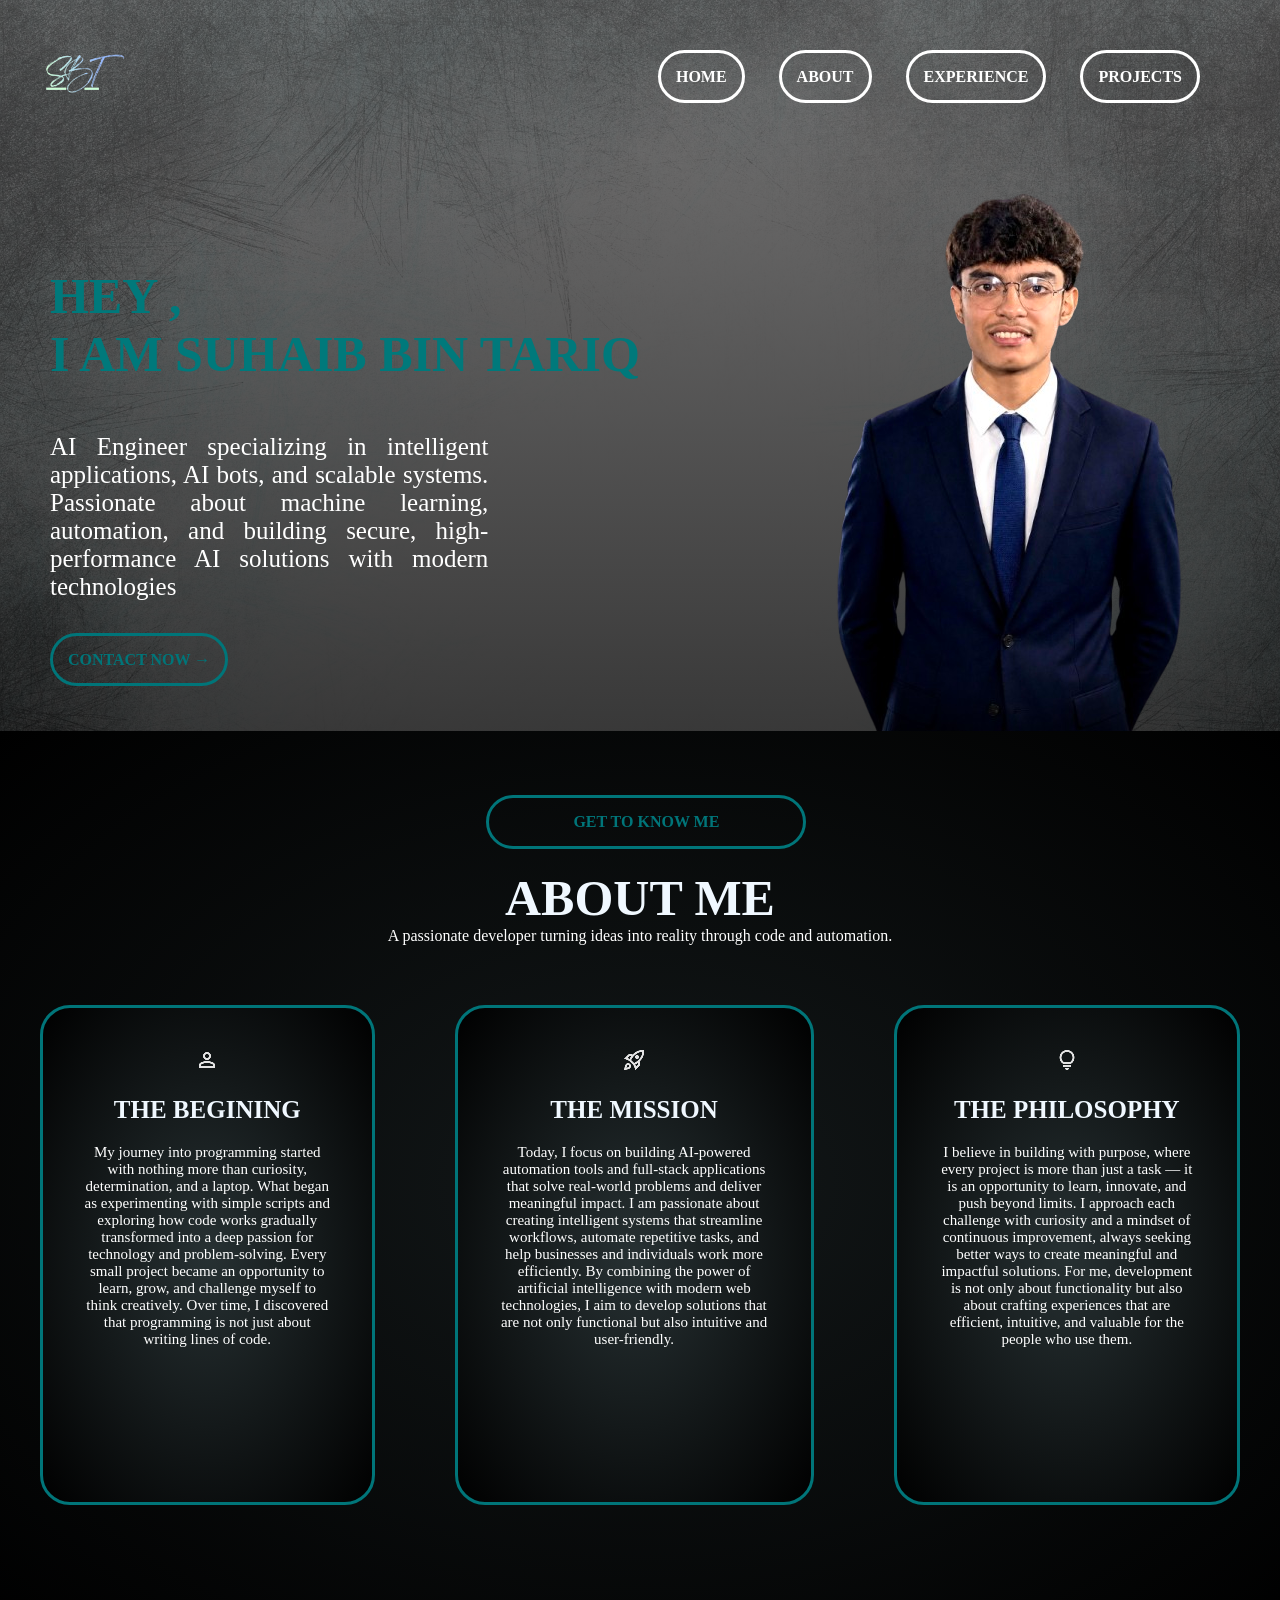
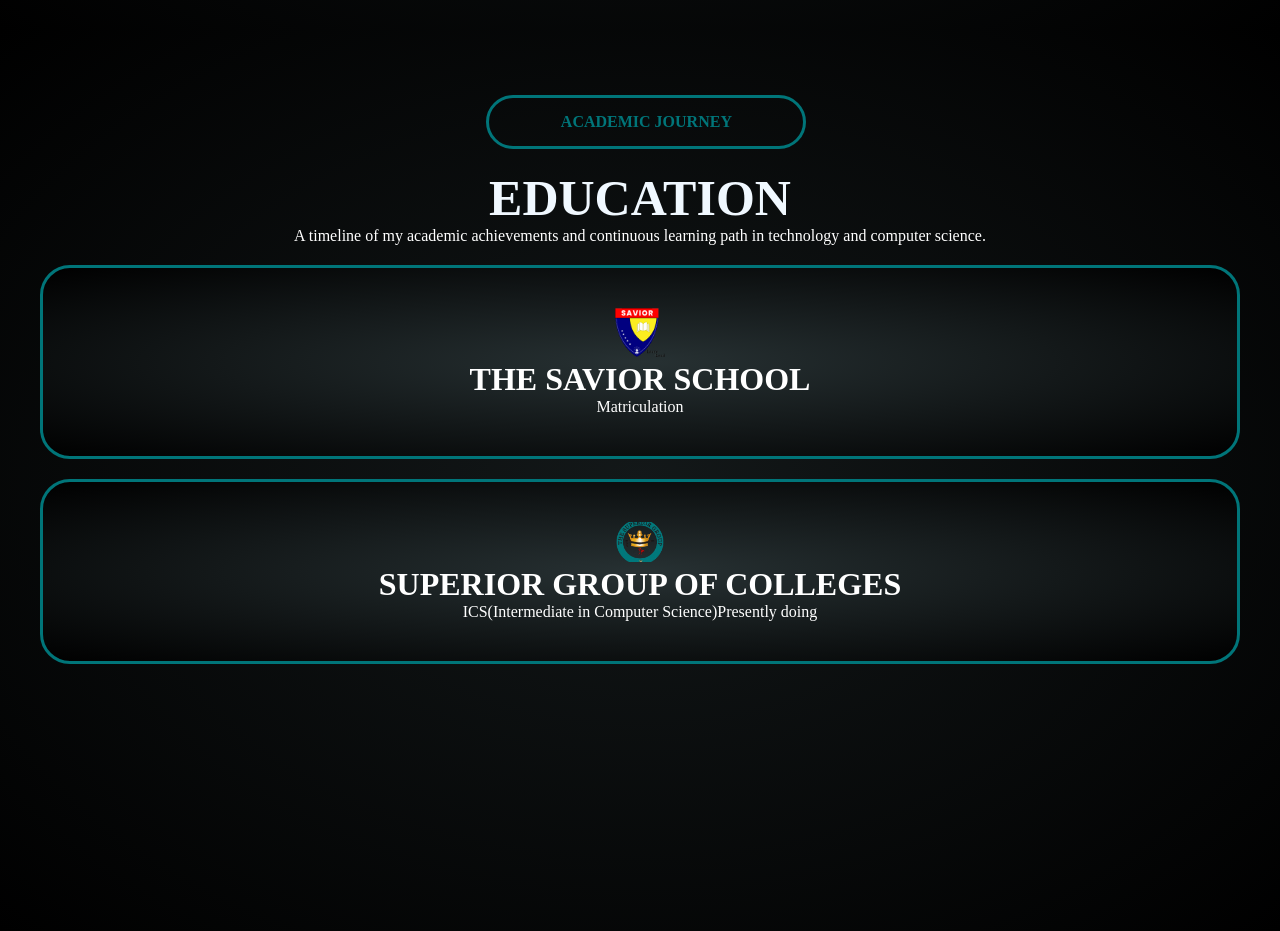
==== index.html @ 3cc14389 "initial Commit" ====
<!DOCTYPE html>
<html lang="en">

<head>
    <meta charset="UTF-8">
    <meta name="viewport" content="width=device-width, initial-scale=1.0">
    <title>Suhaib bin tariq</title>
    <link rel="stylesheet" href="style.css">
</head>

<body>

    <div class="main">
        <div class="header">
            <div class="logo">
                <img src="Arden_silva__2_-removebg-preview.png">
            </div>
            <div class="menu">
                <ul>
                    <li>
                        <label for="HOME"><a href="">HOME</a></label>
                        <label for="ABOUT"><a href="">ABOUT</a></label>
                        <label for="EXPERIENCE"><a href="">EXPERIENCE</a></label>
                        <label for="PROJECTS"><a href="">PROJECTS</a></label>


                    </li>
                </ul>
            </div>
        </div>
        <div class="hero">
            <div class="h1">
                <h1>HEY , <br>I AM SUHAIB BIN TARIQ</h1>
                <div class="para">
                    <p>
                        AI Engineer specializing in intelligent applications, AI bots, and scalable systems. Passionate
                        about machine learning, automation, and building secure, high-performance AI solutions with
                        modern technologies
                    </p>
                </div>
                <div class="button">
                    <label for="CONTACT NOW"><a href="http://127.0.0.1:5500/form/index.html">CONTACT NOW →</a></label>

                </div>
            </div>

            <div class="me">
                <img src="IMG_8029.JPG-removebg-preview.png" class="img">
            </div>

        </div>
        <div class="about">
            <div class="p">
                <p>GET TO KNOW ME</p>
            </div>
            <div class="What">
                <h1>ABOUT ME</h1>
            </div>
            <div class="pa">
                <p>A passionate developer turning ideas into reality through code and automation.</p>
            </div>
            <div class="grid">
                <div class="grid-contaioner">
                    <div class="grid-item">
                        <div>
                            <img src="person_24dp_E3E3E3_FILL0_wght400_GRAD0_opsz24.png">
                            <h1>THE BEGINING</h1>
                            <P>My journey into programming started with nothing more than curiosity, determination, and
                                a laptop. What began as experimenting with simple scripts and exploring how code works
                                gradually transformed into a deep passion for technology and problem-solving. Every
                                small project became an opportunity to learn, grow, and challenge myself to think
                                creatively. Over time, I discovered that programming is not just about writing lines of
                                code.</P>
                        </div>
                    </div>
                    <div class="grid-item">
                        <div>
                            <img src="rocket_launch_24dp_E3E3E3_FILL0_wght400_GRAD0_opsz24.png">
                            <h1>THE MISSION</h1>
                            <P>Today, I focus on building AI-powered automation tools and full-stack applications that
                                solve real-world problems and deliver meaningful impact. I am passionate about creating
                                intelligent systems that streamline workflows, automate repetitive tasks, and help
                                businesses and individuals work more efficiently. By combining the power of artificial
                                intelligence with modern web technologies, I aim to develop solutions that are not only
                                functional but also intuitive and user-friendly.</P>
                        </div>
                    </div>
                    <div class="grid-item">
                        <div>
                            <img src="lightbulb_24dp_E3E3E3_FILL0_wght400_GRAD0_opsz24.png">
                            <h1>THE PHILOSOPHY</h1>
                            <P>I believe in building with purpose, where every project is more than just a task — it is
                                an opportunity to learn, innovate, and push beyond limits. I approach each challenge
                                with curiosity and a mindset of continuous improvement, always seeking better ways to
                                create meaningful and impactful solutions. For me, development is not only about
                                functionality but also about crafting experiences that are efficient, intuitive, and
                                valuable for the people who use them.</P>
                        </div>
                    </div>
                </div>

            </div>

        </div>
        <div class="education">
            <div class="h">
                <p>ACADEMIC JOURNEY</p>
            </div>
            <div class="edu-h">
                <h1>EDUCATION</h1>
            </div>
            <div class="pa">
                <p>A timeline of my academic achievements and continuous learning path in technology and computer science.</p>
            </div>
            <div class="edu-grid">
                    <div class="items">
                        <div>
                            <img src="new_logo.png">
                            <h1>THE SAVIOR SCHOOL
                            </h1>
                            <P>Matriculation</P>
                        </div>
                    </div>
                    <div class="items">
                        <div>
                            <img src="download-removebg-preview.png">
                            <h1>SUPERIOR GROUP OF COLLEGES</h1>
                            <P>ICS(Intermediate in Computer Science)Presently doing </P>
                        </div>
                    </div>
                </div>

            </div>

        </div>
        </div>

</body>

</html>
---- style.css ----
* {
    margin: 0;
    padding: 0;
    box-sizing: border-box;
}

html,
body {
    width: 100%;
    height: 100%;
}

.main {
    background:
        linear-gradient(rgba(78, 77, 77, 0.763), rgba(0, 0, 0, 0.834)),
        url(ridderhof-background-1794077_1920.jpg);
    width: 100%;
    height: 100%;
    background-repeat: no-repeat;
    background-size: cover;
}

.header {
    display: flex;
    justify-content: space-between;
    /* logo left, menu right */
    align-items: center;
    align-self: center;
    /* vertical alignment */
    padding: 0;
    width: 100%;

}

.logo img {
    width: 150px;
    height: 100%;
}

.menu {
    max-width: fit-content;
    
}

.menu ul {
    width: auto;
    list-style: none;
    margin: 50px;
    color: rgb(2, 143, 148);
    align-items: center;
    text-align: center;
}

.menu li {
    text-decoration: none;
    gap: 90px;
    color: rgb(2, 157, 165);
    border: 2px;
    border-color: rgb(0, 141, 154);
    border-radius: 20PX;
    
}

.menu a {
    text-decoration: none;
    color: #ffffff;
    width: 100%;
    height: fit-content;
    border: solid;
    margin-right: 30px;
    padding: 15px;
    font-family: 'Times New Roman', Times, serif;
    font-weight: 700;
    border-radius: 1000px;
    border-color: #ffffff;
    border-width: 3px;
    
}

.menu a:hover {
    text-decoration: none;
    color: #009c8a;
    width: 100%;
    height: fit-content;
    border: solid;
    margin-right: 30px;
    padding: 15px;
    font-family: 'Times New Roman', Times, serif;
    font-weight: 700;
    border-radius: 1000px;
    border-color: #009d90;
    border-width: 3px;
    transform: scale(1.1);
    transition: 1s;
}

.hero {
    display: flex;
    justify-content: space-between;
    /* logo left, menu right */
    align-items: center;
    align-self: center;
    /* vertical alignment */
    padding: 0;
    width: 100%;
}

.hero h1 {
    text-align: left;
    color: rgb(0, 121, 123);
    margin: 50px;
    font-size: 50px;
}

.para {
    width: 55%;
    margin: 50px;
    text-align: justify;
    font-size: 25px;
    font-style: normal;
    color: rgb(255, 255, 255);
    font-family: 'Times New Roman', Times, serif;
}

.img {
    margin-right: 50px;
    width: auto;
    height: auto;
    float: right;
}

.about {
    width: 100%;
    height: 100%;
    background-image: radial-gradient(rgb(19, 24, 25), rgb(0, 0, 0));
    text-align: center;
    padding-top: 5%;
    font-size: medium;
    font-style: normal;
    color: #ffffff;
    align-items: center;
    align-self: center;
}

.p {
    width: 25%;
    height: fit-content;
    border: solid;
    padding: 015px;
    font-family: 'Times New Roman', Times, serif;
    font-weight: 700;
    border-radius: 100px;
    border-color: #007579;
    border-width: 3px;
    align-items: center;
    align-self: center;
    align-content: center;
    text-align: center;
    margin-left: 38%;
    color: #007579;
}

.about h1 {
    color: aliceblue;
    font-size: 50px;
    margin-top: 20px;
}

.button label a {
    width: 15%;
    height: fit-content;
    color: #007579;
    border: solid;
    padding: 15px;
    margin: 50px;
    font-family: 'Times New Roman', Times, serif;
    font-weight: 700;
    border-radius: 1000px;
    border-color: #007579;
    border-width: 3px;
    align-items: center;
    align-self: center;
    align-content: center;
    text-align: center;
    text-decoration: none;
}

.button label a:hover {
    text-decoration: none;
    color: #ffffff;
    width: 100%;
    height: fit-content;
    border: solid;
    margin-right: 30px;
    padding: 15px;
    font-family: 'Times New Roman', Times, serif;
    font-weight: 700;
    border-radius: 1000px;
    border-color: #ffffff;
    border-width: 3px;
    transform: scale(1.3);
    transition: 1s;
}

.grid {
    display: flex;
    columns: 1fr 1fr;
    height: auto;
    padding-top: 40px;

}

.grid-contaioner {
    display: flex;
    columns: 1fr 1fr 1fr;
    height: 60vh;
    justify-content: center;
    align-self: center;

}

.grid-item {
    color: #ffffff;
    border: 3PX;
    border-radius: 30px;
    border-color: #007579;
    border-style: solid;
    padding: 20px;
    padding-top: 40px;
    padding-bottom: 40px;
    margin: 20px 40px;
    justify-content: center;
    align-items: center;
    text-align: center;
    background-image: radial-gradient(rgb(39, 49, 51), rgb(0, 0, 0));
}

.grid-item:hover {
    color: #ffffff;
    border-radius: 30px;
    border-color: #ffffff;
    border-width: 3px;
    transform: scale(1.1);
    transition: 1s;
    justify-content: center;
}

.grid-item p {
    padding: 20PX;
    font-size: 15px;
    font-family: 'Times New Roman', Times, serif;
    text-align: center;
}

.grid-item h1 {
    font-size: 25px;
    font-family: 'Times New Roman', Times, serif;
}

.education {
    height: 100%;
    width: 100%;
    background-image: radial-gradient(rgb(19, 24, 25), rgb(0, 0, 0));
    text-align: center;
    padding-top: 5%;
    font-size: medium;
    font-style: normal;
    color: #ffffff;
    align-items: center;
    align-self: center;
}

.h {
    width: 25%;
    height: fit-content;
    border: solid;
    padding: 015px;
    font-family: 'Times New Roman', Times, serif;
    font-weight: 700;
    border-radius: 100px;
    border-color: #007579;
    border-width: 3px;
    align-items: center;
    align-self: center;
    align-content: center;
    text-align: center;
    margin-left: 38%;
    color: #007579;
}
.edu-h{
    color: aliceblue;
    font-size: 25px;
    margin-top: 20px;
}
.items{
    color: #ffffff;
    border: 3PX;
    border-radius: 30px;
    border-color: #007579;
    border-style: solid;
    padding: 20px;
    padding-top: 40px;
    padding-bottom: 40px;
    margin: 20px 40px;
    justify-content: center;
    align-items: center;
    text-align: center;
    background-image: radial-gradient(rgb(39, 49, 51), rgb(0, 0, 0));
}
.items img{
    width: 50px;
}
.items:hover{
    color: #ffffff;
    border-radius: 30px;
    border-color: #ffffff;
    border-width: 3px;
    transform: scale(0.9);
    transition: 1s;
    justify-content: center;   
}
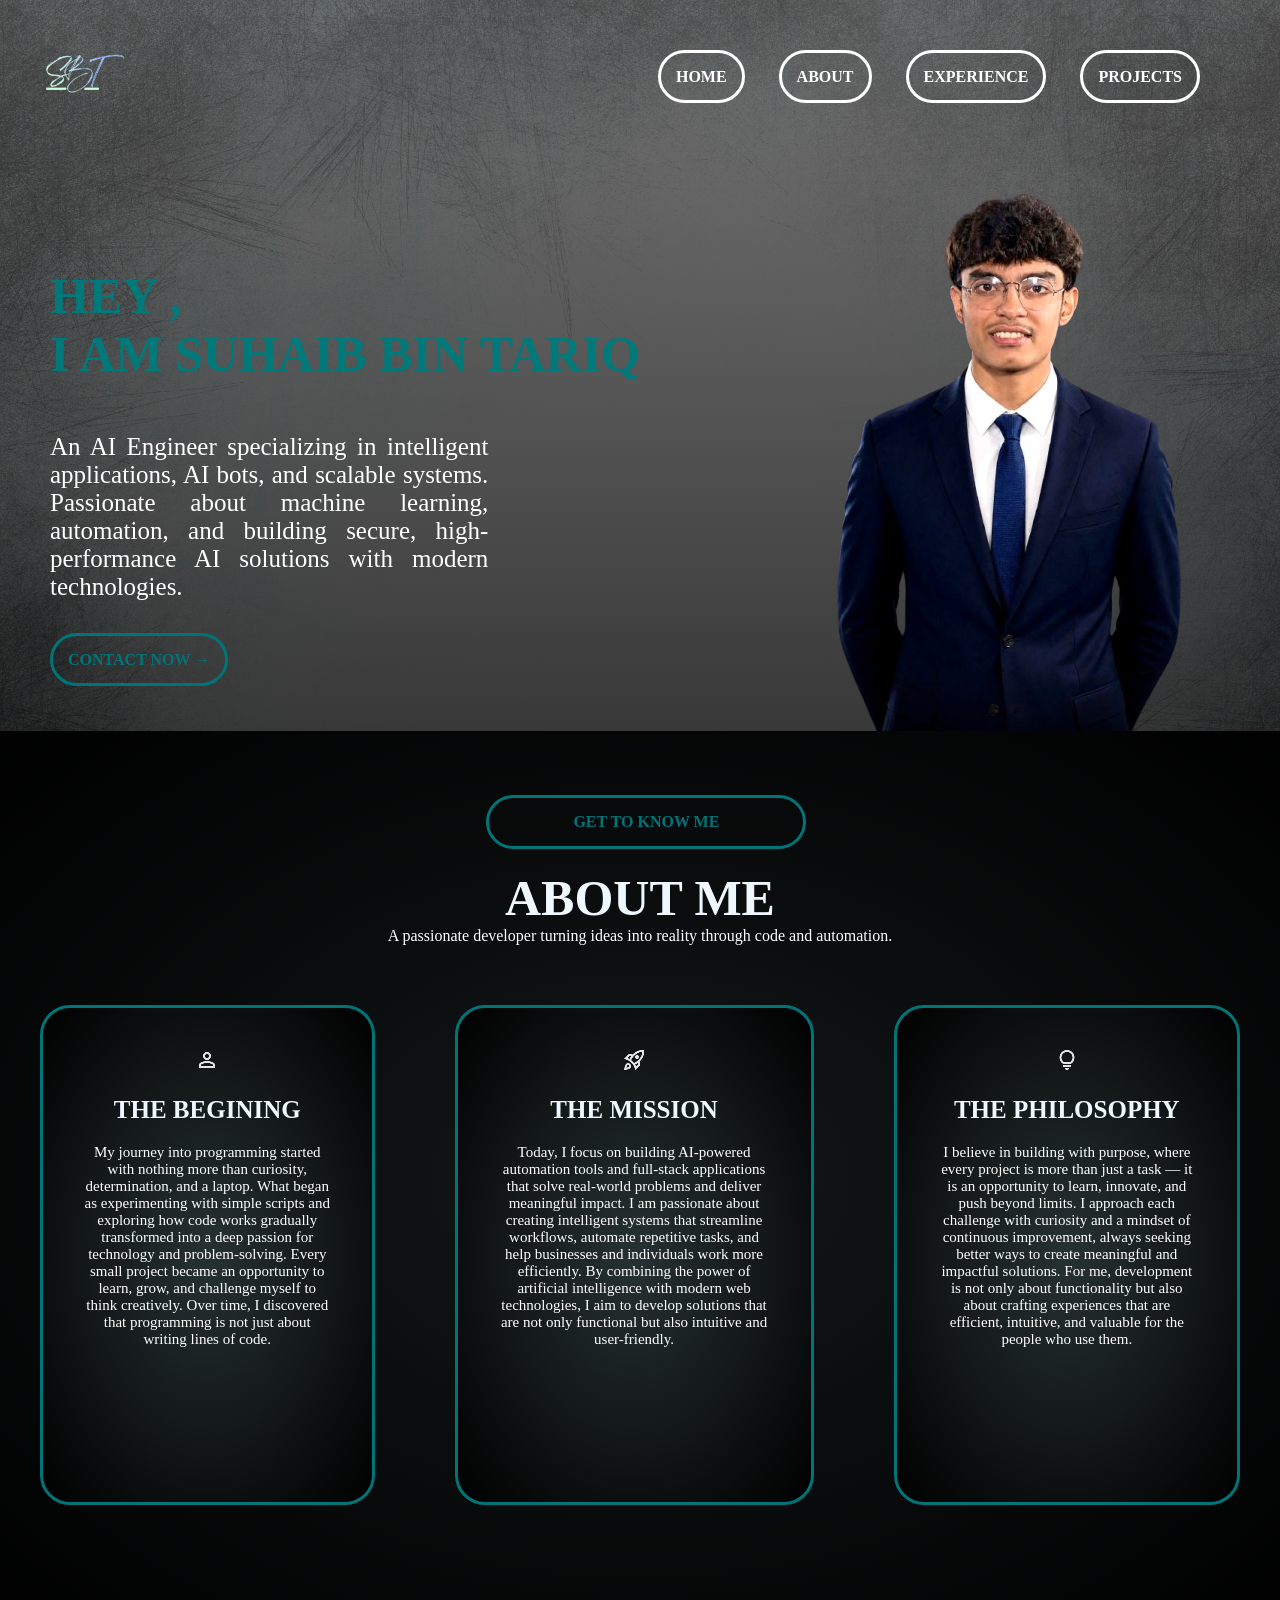
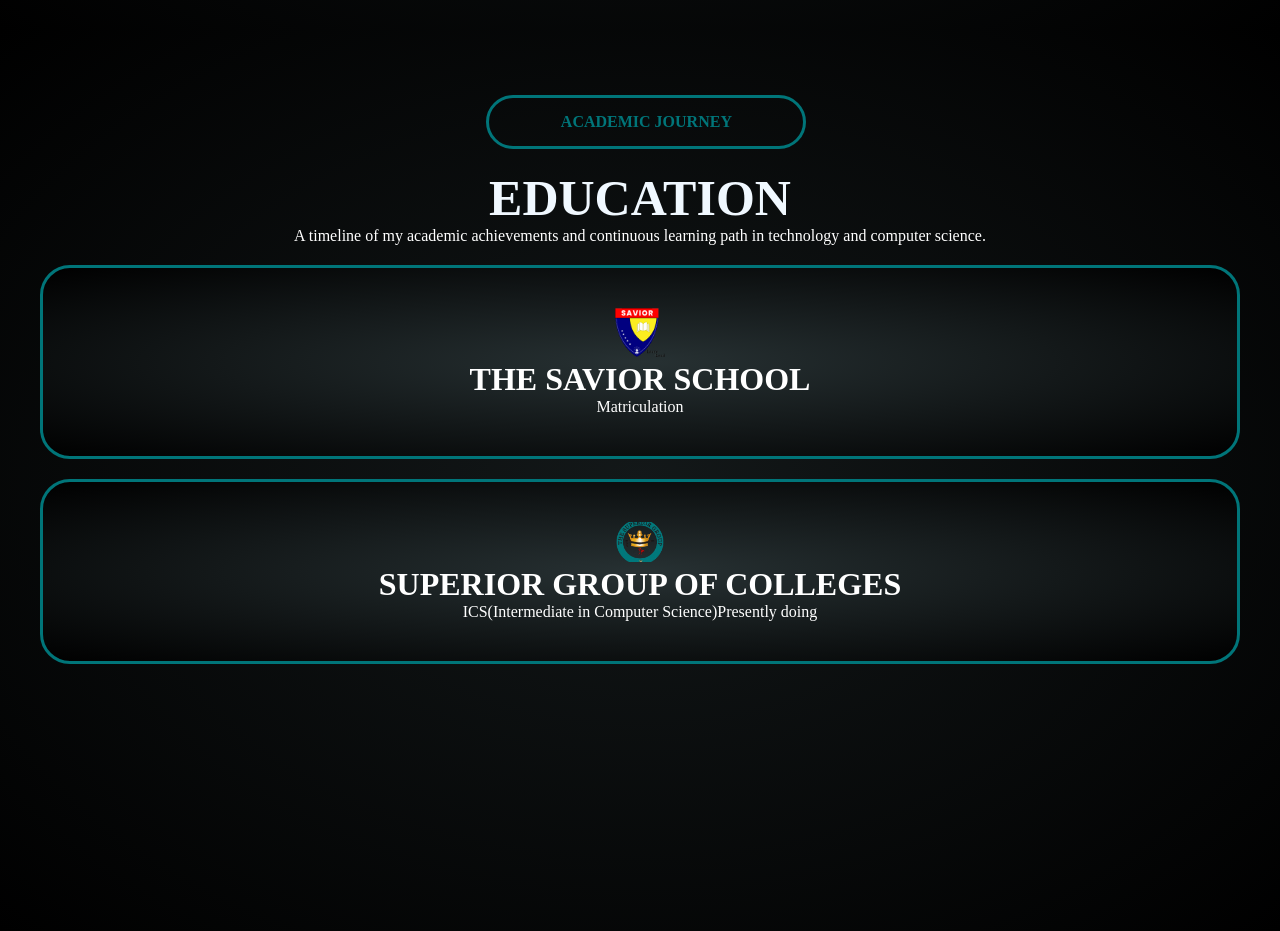
==== commit 916135e0: "branch1 update" ====
--- a/index.html
+++ b/index.html
@@ -13,7 +13,7 @@
     <div class="main">
         <div class="header">
             <div class="logo">
-                <img src="Arden_silva__2_-removebg-preview.png">
+                <img src="/Resources/Arden_silva__2_-removebg-preview.png">
             </div>
             <div class="menu">
                 <ul>
@@ -33,9 +33,9 @@
                 <h1>HEY , <br>I AM SUHAIB BIN TARIQ</h1>
                 <div class="para">
                     <p>
-                        AI Engineer specializing in intelligent applications, AI bots, and scalable systems. Passionate
+                        An AI Engineer specializing in intelligent applications, AI bots, and scalable systems. Passionate
                         about machine learning, automation, and building secure, high-performance AI solutions with
-                        modern technologies
+                        modern technologies.
                     </p>
                 </div>
                 <div class="button">
@@ -45,7 +45,7 @@
             </div>
 
             <div class="me">
-                <img src="IMG_8029.JPG-removebg-preview.png" class="img">
+                <img src="/Resources/IMG_8029.JPG-removebg-preview.png" class="img">
             </div>
 
         </div>
@@ -63,7 +63,7 @@
                 <div class="grid-contaioner">
                     <div class="grid-item">
                         <div>
-                            <img src="person_24dp_E3E3E3_FILL0_wght400_GRAD0_opsz24.png">
+                            <img src="/Resources/person_24dp_E3E3E3_FILL0_wght400_GRAD0_opsz24.png">
                             <h1>THE BEGINING</h1>
                             <P>My journey into programming started with nothing more than curiosity, determination, and
                                 a laptop. What began as experimenting with simple scripts and exploring how code works
@@ -75,7 +75,7 @@
                     </div>
                     <div class="grid-item">
                         <div>
-                            <img src="rocket_launch_24dp_E3E3E3_FILL0_wght400_GRAD0_opsz24.png">
+                            <img src="/Resources/rocket_launch_24dp_E3E3E3_FILL0_wght400_GRAD0_opsz24.png">
                             <h1>THE MISSION</h1>
                             <P>Today, I focus on building AI-powered automation tools and full-stack applications that
                                 solve real-world problems and deliver meaningful impact. I am passionate about creating
@@ -87,7 +87,7 @@
                     </div>
                     <div class="grid-item">
                         <div>
-                            <img src="lightbulb_24dp_E3E3E3_FILL0_wght400_GRAD0_opsz24.png">
+                            <img src="/Resources/lightbulb_24dp_E3E3E3_FILL0_wght400_GRAD0_opsz24.png">
                             <h1>THE PHILOSOPHY</h1>
                             <P>I believe in building with purpose, where every project is more than just a task — it is
                                 an opportunity to learn, innovate, and push beyond limits. I approach each challenge
@@ -115,7 +115,7 @@
             <div class="edu-grid">
                     <div class="items">
                         <div>
-                            <img src="new_logo.png">
+                            <img src="/Resources/new_logo.png">
                             <h1>THE SAVIOR SCHOOL
                             </h1>
                             <P>Matriculation</P>
@@ -123,7 +123,7 @@
                     </div>
                     <div class="items">
                         <div>
-                            <img src="download-removebg-preview.png">
+                            <img src="/Resources/download-removebg-preview.png">
                             <h1>SUPERIOR GROUP OF COLLEGES</h1>
                             <P>ICS(Intermediate in Computer Science)Presently doing </P>
                         </div>
--- a/style.css
+++ b/style.css
@@ -13,7 +13,7 @@
 .main {
     background:
         linear-gradient(rgba(78, 77, 77, 0.763), rgba(0, 0, 0, 0.834)),
-        url(ridderhof-background-1794077_1920.jpg);
+        url(/Resources/ridderhof-background-1794077_1920.jpg);
     width: 100%;
     height: 100%;
     background-repeat: no-repeat;
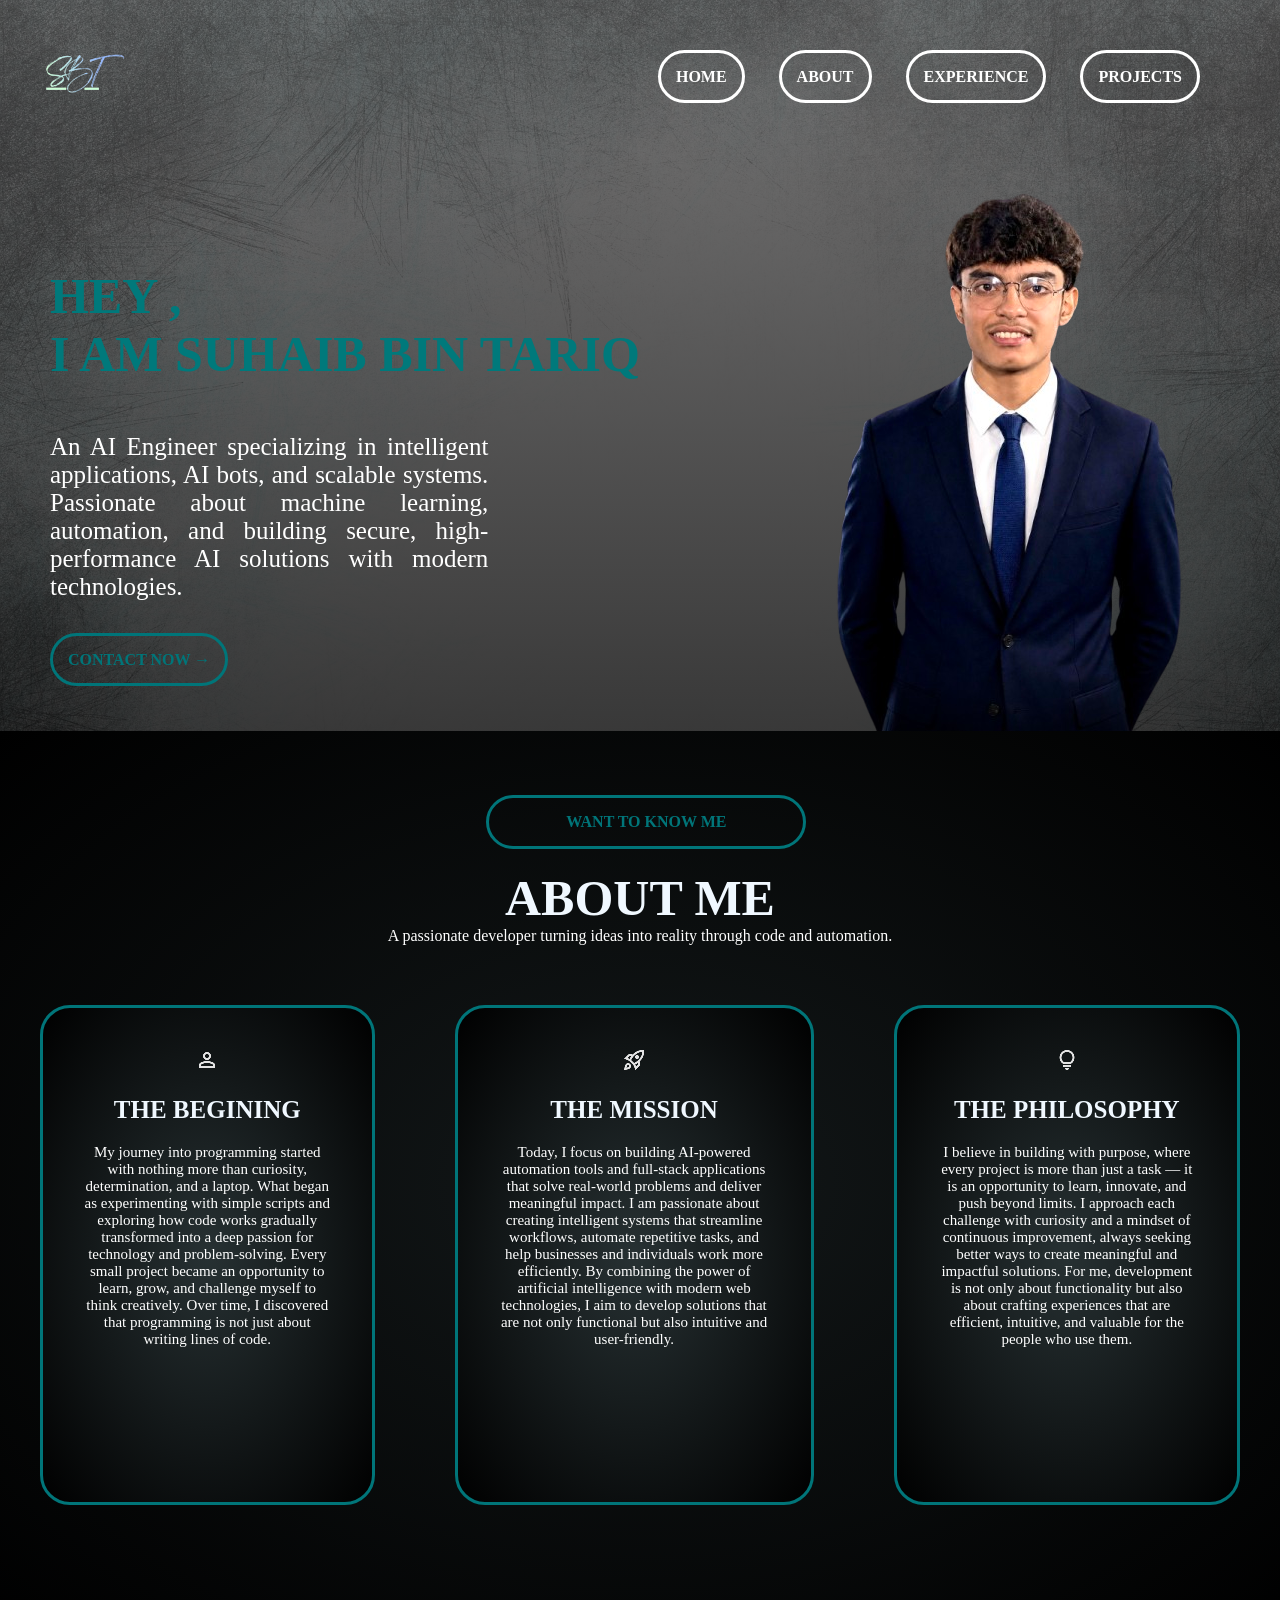
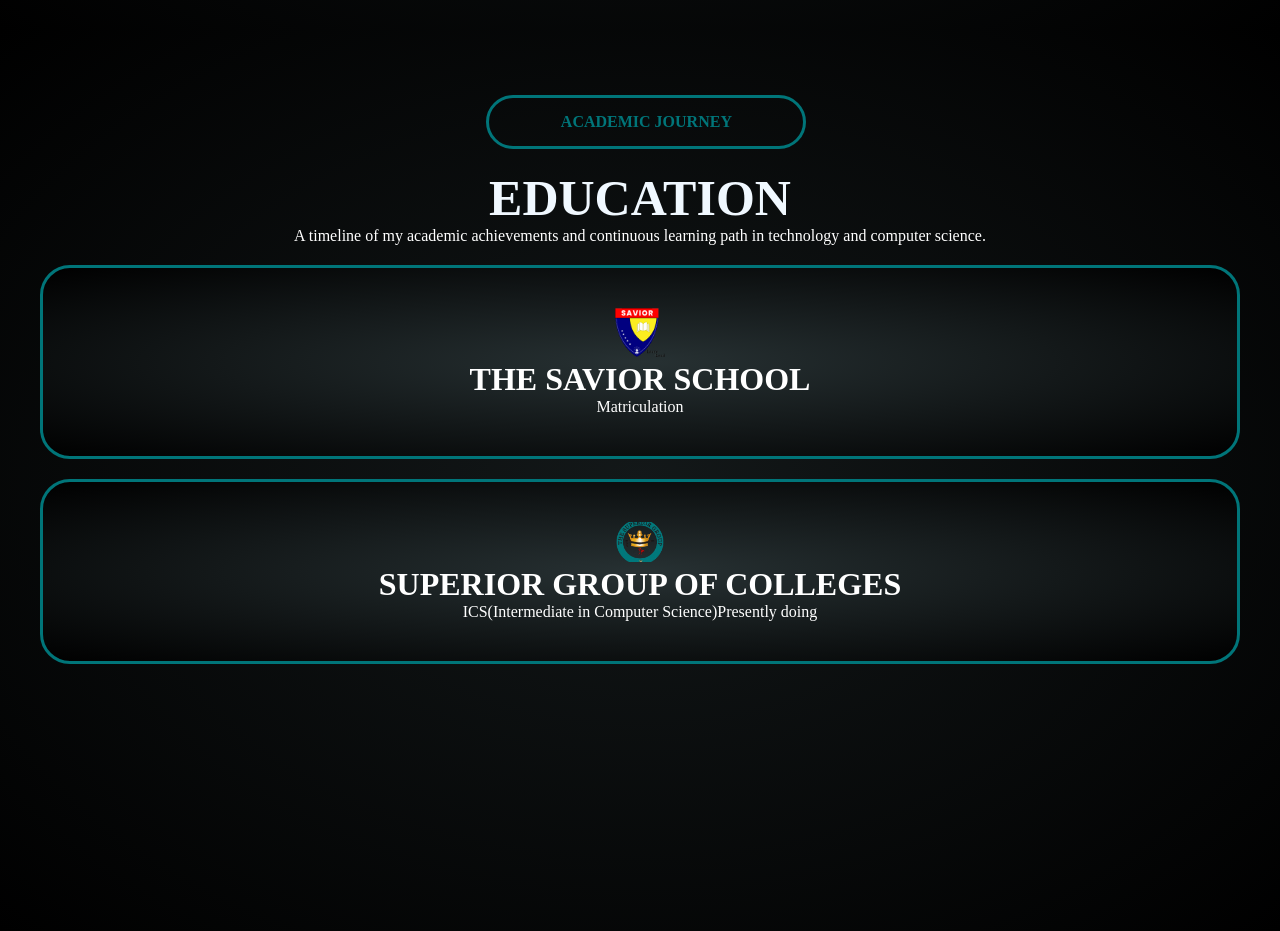
==== commit e0b80621: "branch2 update" ====
--- a/index.html
+++ b/index.html
@@ -51,7 +51,7 @@
         </div>
         <div class="about">
             <div class="p">
-                <p>GET TO KNOW ME</p>
+                <p>WANT TO KNOW ME</p>
             </div>
             <div class="What">
                 <h1>ABOUT ME</h1>
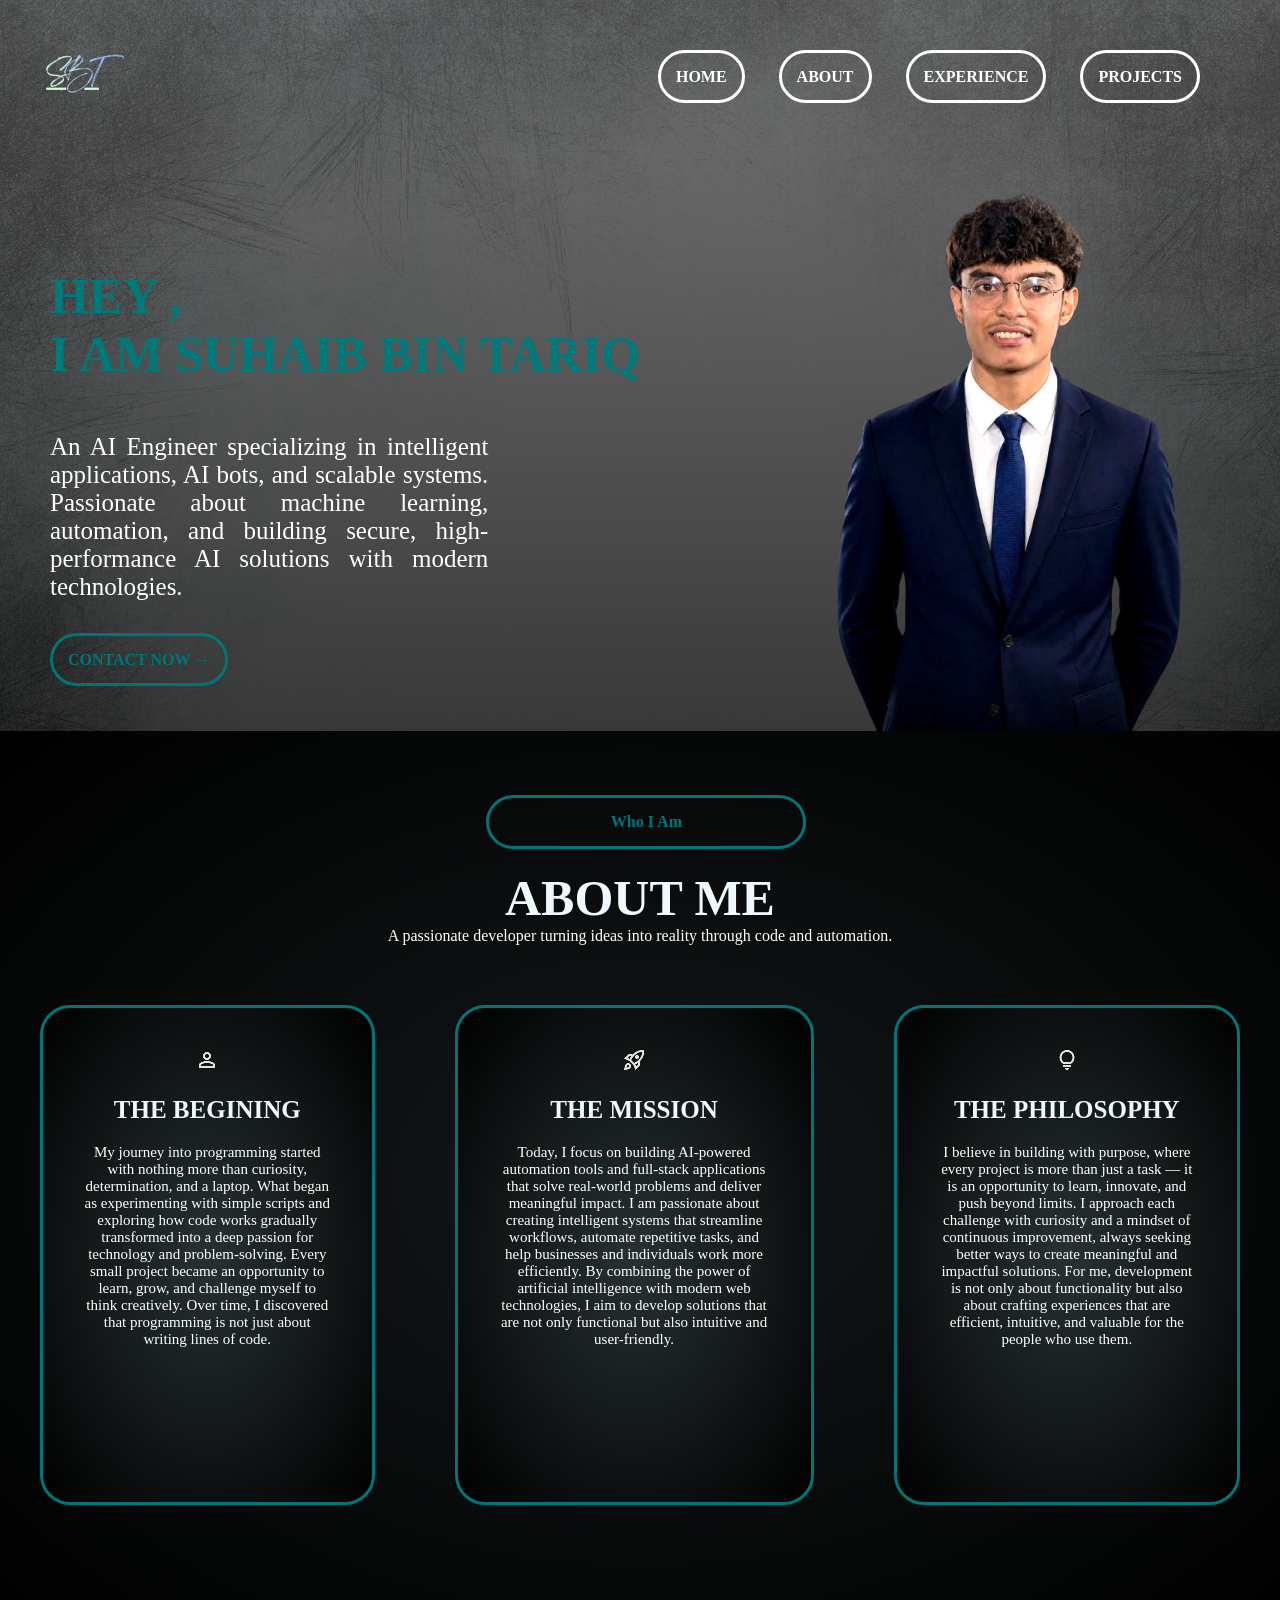
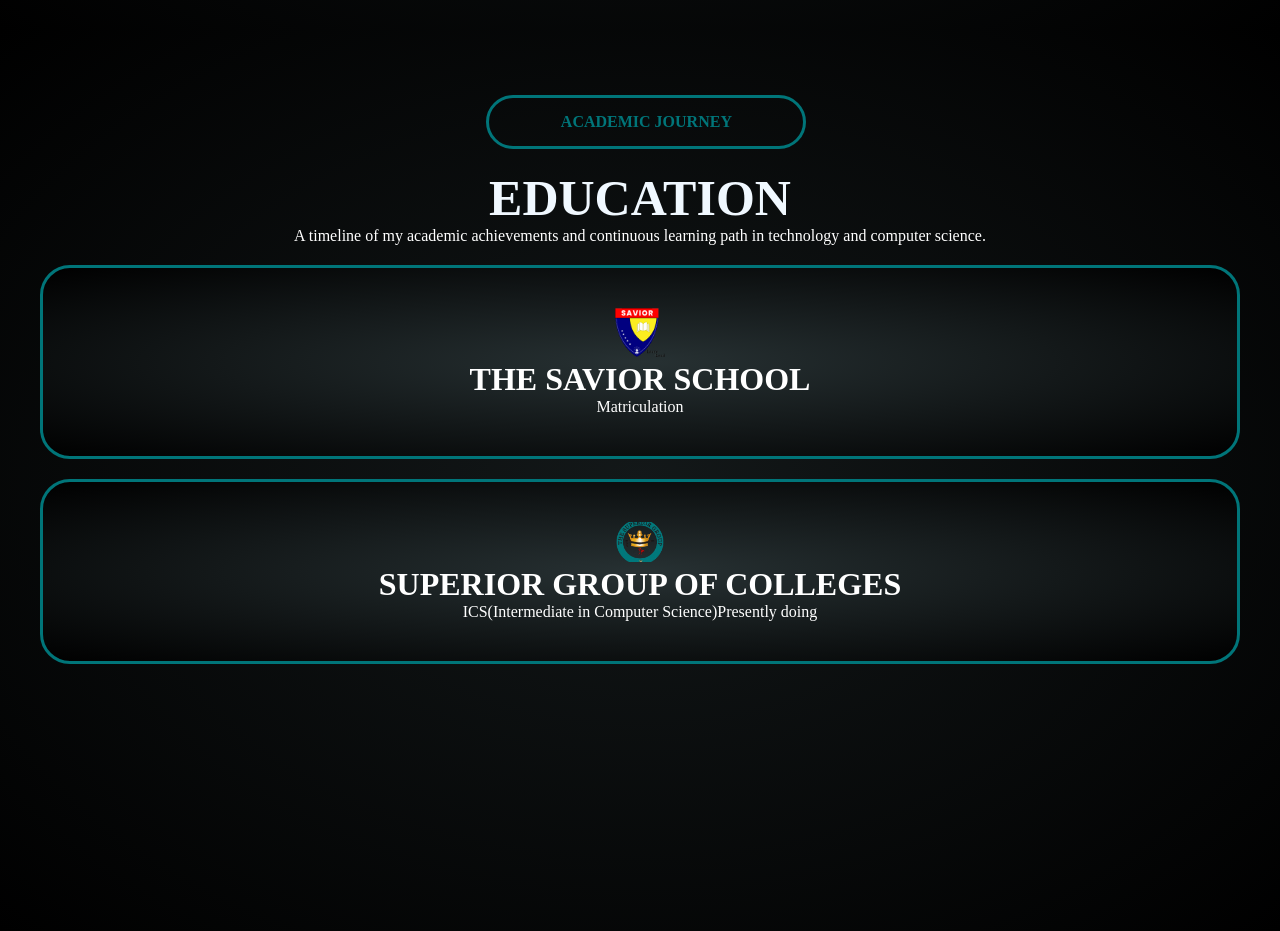
==== commit d9a48bf6: "merge conflict" ====
--- a/index.html
+++ b/index.html
@@ -51,7 +51,7 @@
         </div>
         <div class="about">
             <div class="p">
-                <p>WANT TO KNOW ME</p>
+                <p> Who I Am</p>
             </div>
             <div class="What">
                 <h1>ABOUT ME</h1>
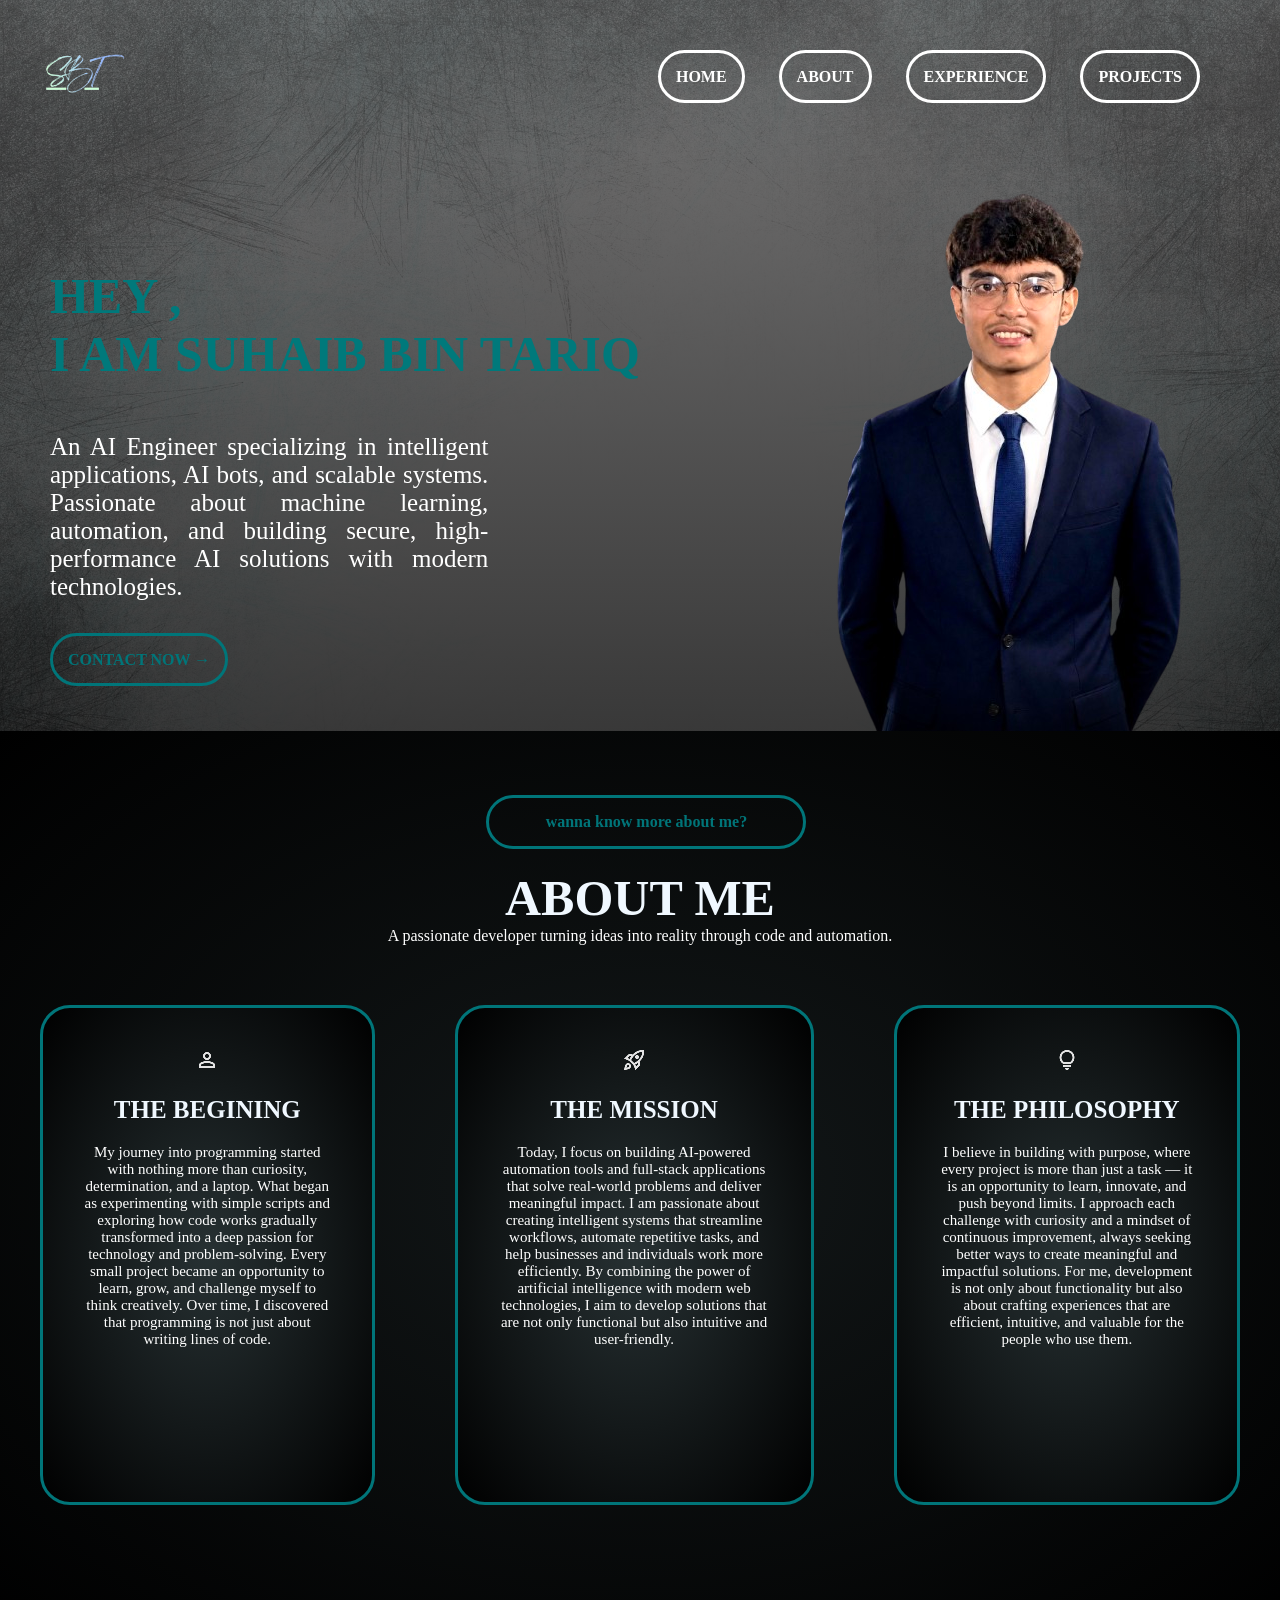
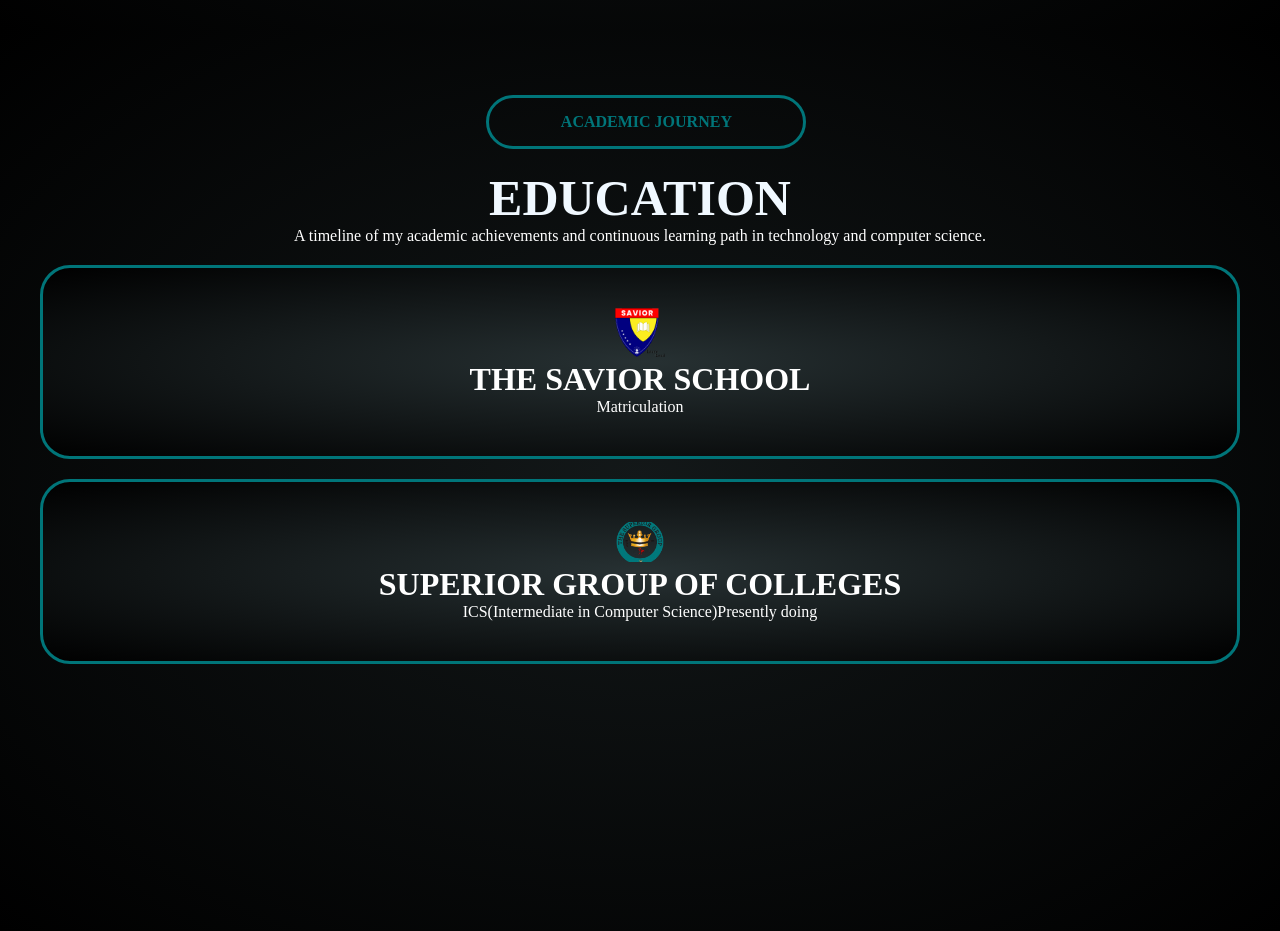
==== commit 743ea74c: "merge conflict" ====
--- a/index.html
+++ b/index.html
@@ -51,7 +51,7 @@
         </div>
         <div class="about">
             <div class="p">
-                <p> Who I Am</p>
+                <p>wanna know more about me?</p>
             </div>
             <div class="What">
                 <h1>ABOUT ME</h1>
